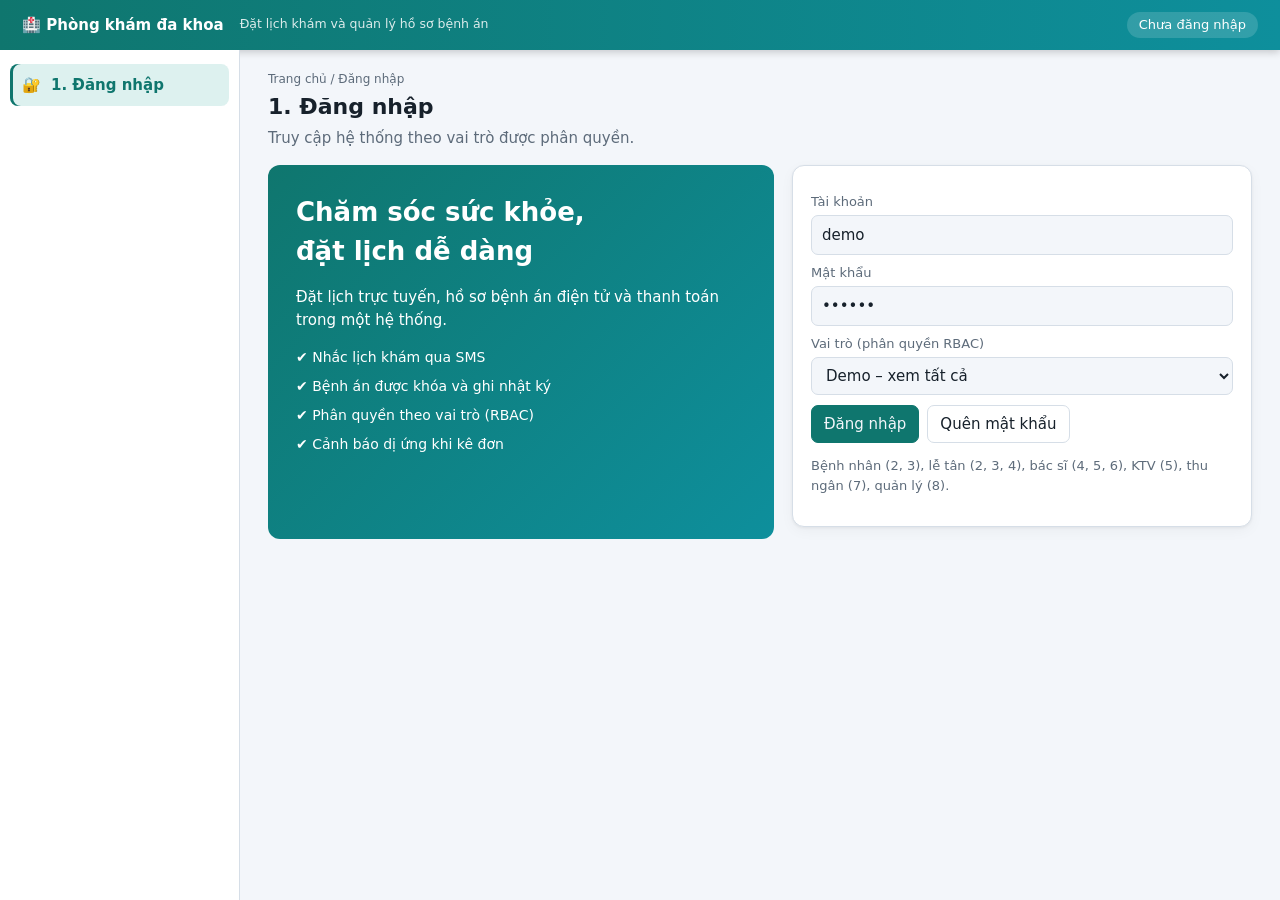
==== 08-GiaoDien/GD02_DatLich.html @ e83dd10f "giao diện" ====
<!DOCTYPE html><html lang="vi"><head><meta charset="utf-8"><meta name="viewport" content="width=device-width, initial-scale=1, viewport-fit=cover"><title>GD02 – Đặt lịch</title><link rel="stylesheet" href="style.css"></head><body><script src="app.js"></script><script>
function sb(f,v){const b=s.b;b[f]=v;if(f=='spec'){b.doc=DOC[v][0];b.slot=''}if(f=='doc'||f=='date')b.slot='';save();render()}
layout(2,()=>{const b=s.b;return `<h2>2. Đặt lịch khám</h2><div class="card"><div class="g2"><div><label>Chuyên khoa</label><select onchange="sb('spec',this.value)">${opts(Object.keys(DOC),b.spec)}</select></div><div><label>Bác sĩ</label><select onchange="sb('doc',this.value)">${opts(DOC[b.spec],b.doc)}</select></div><div><label>Ngày</label><input type="date" value="${b.date}" onchange="sb('date',this.value)"></div></div><label>Khung giờ</label><div class="slots">${T.map(t=>{const x=bk(b.doc,b.date,t);return `<button class="${b.slot==t?'on':''}" onclick="${x?`wl('${t}')`:`sb('slot','${t}')`}">${t}${x?' · đầy, vào danh sách chờ':''}</button>`}).join('')}</div><label>Lý do khám</label><input value="${b.reason}" oninput="s.b.reason=this.value;save()" placeholder="Ví dụ: đau đầu, sốt nhẹ">${b.re?`<p class="mu">Đang đổi lịch ${b.re}: lịch cũ sẽ được hủy và giải phóng khung giờ.</p>`:''}<label><input type="checkbox" style="width:auto" ${s.smsFail?'checked':''} onchange="s.smsFail=this.checked;save()"> Giả lập lỗi dịch vụ SMS</label><div class="row"><button class="pr" onclick="book()">Xác nhận đặt lịch</button></div></div>`});
function book(){const b=s.b;if(!b.slot)return toast('Vui lòng chọn khung giờ');
 if(s.ap.some(a=>!['Đã hủy','Không đến','Danh sách chờ'].includes(a.st)&&a.date==b.date&&a.time==b.slot&&a.id!=b.re))return toast('Bạn đã có lịch khác trùng giờ này');
 if(b.slot=='09:30'&&!s.raced){s.raced=true;s.taken[b.doc+b.date+'09:30']=1;b.slot='';save();toast('Khung giờ vừa bị người khác đặt, vui lòng chọn lại');return render()}
 if(b.re){const o=s.ap.find(a=>a.id==b.re);o.st='Đã hủy';delete s.taken[k(o)]}
 const a=addAp(b.doc,b.spec,b.date,b.slot,b.reason||'(không ghi)','Chờ xác nhận');log('Đặt lịch',a.id);s.sms.push({a:a.id,st:s.smsFail?'RETRYING':'SENT'});
 s.b={...b,slot:'',reason:'',re:null};nav(3,s.smsFail?'Đã tạo lịch. SMS lỗi tạm thời, đưa vào hàng đợi gửi lại':'Đã giữ chỗ và gửi SMS xác nhận')}
function wl(t){const b=s.b;if(s.ap.some(a=>a.st=='Danh sách chờ'&&a.doc==b.doc&&a.date==b.date&&a.time==t))return toast('Bạn đã có trong danh sách chờ khung này');s.ap.push({id:'LH'+(++s.n),doc:b.doc,spec:b.spec,date:b.date,time:t,reason:b.reason||'(không ghi)',st:'Danh sách chờ'});log('Vào danh sách chờ',b.doc+' '+t);nav(3,'Khung giờ đã đầy, bạn được đưa vào danh sách chờ')}

</script></body></html>
---- 08-GiaoDien/style.css ----
:root{box-sizing:border-box;--bg:#f3f6fa;--cd:#fff;--tx:#17212b;--mu:#5d6b7a;--pr:#0f766e;--pl:#ddf1ef;--bd:#d6dee7;--er:#b91c1c;--ok:#15803d;--wa:#b45309;color-scheme:light}
@media(prefers-color-scheme:dark){:root:not([data-theme="light"]){--bg:#0e1419;--cd:#17202a;--tx:#e7edf3;--mu:#97a6b5;--pr:#2dd4bf;--pl:#12332f;--bd:#2a3744;--er:#f87171;--ok:#4ade80;--wa:#fbbf24;color-scheme:dark}}
*{box-sizing:border-box}body{margin:0;background:var(--bg);color:var(--tx);font:15px/1.5 system-ui,-apple-system,"Segoe UI",Roboto,sans-serif;display:grid;grid-template-columns:240px minmax(0,1fr);grid-template-rows:auto 1fr;min-height:100vh}
header{grid-column:1/-1;background:linear-gradient(90deg,#0f766e,#0e8f9c);color:#fff;padding:12px 22px;display:flex;gap:10px;align-items:center;flex-wrap:wrap;box-shadow:0 2px 8px #0003}
header small{opacity:.85;margin-left:6px}header .w{margin-left:auto;background:#ffffff26;padding:3px 12px;border-radius:99px;font-size:13px}header button{background:#ffffff26;color:#fff;border-color:#fff4}
nav{display:flex;flex-direction:column;gap:2px;padding:14px 10px;background:var(--cd);border-right:1px solid var(--bd);align-content:start}
nav a{text-decoration:none;color:var(--tx);padding:10px 12px;border-radius:8px;display:flex;gap:10px}nav a:hover{background:var(--pl)}nav a.on{background:var(--pl);color:var(--pr);font-weight:600;box-shadow:inset 3px 0 var(--pr)}
main{padding:20px 28px 50px;max-width:1040px;width:100%}.crumb{font-size:12px;color:var(--mu)}h2{font-size:22px;margin:2px 0 4px}.sub{color:var(--mu);margin:0 0 16px}
.card{background:var(--cd);border:1px solid var(--bd);border-radius:12px;padding:18px;margin-bottom:12px;box-shadow:0 1px 3px #0000000f,0 4px 14px #0000000a}
label{display:block;font-size:13px;color:var(--mu);margin:8px 0 3px}
input,select,textarea{width:100%;padding:8px 10px;border:1px solid var(--bd);border-radius:7px;background:var(--bg);color:var(--tx);font:inherit}input:focus,select:focus,textarea:focus{outline:2px solid var(--pr);outline-offset:-1px}
button{padding:7px 12px;border:1px solid var(--bd);border-radius:7px;background:var(--cd);color:var(--tx);font:inherit;cursor:pointer;transition:.15s}button.pr,button.on{background:var(--pr);color:var(--bg);border-color:var(--pr)}button:disabled{opacity:.45;cursor:not-allowed}
.row{display:flex;gap:8px;flex-wrap:wrap;margin-top:10px}.g2{display:grid;grid-template-columns:repeat(auto-fit,minmax(200px,1fr));gap:10px}.slots{display:flex;gap:6px;flex-wrap:wrap}.mu{color:var(--mu);font-size:13px}
.tw{overflow-x:auto}table{width:100%;border-collapse:collapse;font-size:14px}th,td{padding:8px;border-bottom:1px solid var(--bd);text-align:left;white-space:nowrap}th{font-size:12px;text-transform:uppercase;color:var(--mu)}tr:hover td{background:var(--pl)}
.tag{display:inline-block;padding:1px 9px;border-radius:99px;background:var(--pl);color:var(--pr);font-size:12px}.tag.x{background:#fee2e2;color:var(--er)}.tag.w{background:#fef3c7;color:var(--wa)}.tag.g{background:#dcfce7;color:var(--ok)}
.warn{border:1px solid var(--er);border-radius:8px;padding:10px;margin-top:10px}
#toast{position:fixed;left:50%;bottom:20px;transform:translateX(-50%);background:var(--tx);color:var(--bg);padding:10px 16px;border-radius:8px;display:none;z-index:20;max-width:90%}
.hero{display:grid;grid-template-columns:1.1fr 1fr;gap:18px}.hl{background:linear-gradient(135deg,#0f766e,#0e8f9c);color:#fff;border-radius:12px;padding:28px}.hl h1{margin:0 0 10px;font-size:26px}.pts{display:grid;gap:8px;margin-top:16px;font-size:14px}
.kpis{display:grid;grid-template-columns:repeat(auto-fit,minmax(170px,1fr));gap:12px;margin-bottom:12px}.kpi{background:var(--cd);border:1px solid var(--bd);border-radius:12px;padding:14px;border-top:3px solid var(--pr)}.kpi b{display:block;font-size:24px}.kpi span{color:var(--mu);font-size:13px}
.stp{display:flex;margin:6px 0 14px;overflow-x:auto}.stp div{flex:1;min-width:100px;text-align:center;font-size:12px;color:var(--mu);position:relative;padding-top:30px}
.stp div::before{content:attr(data-n);position:absolute;top:0;left:50%;transform:translateX(-50%);width:24px;height:24px;border-radius:50%;background:var(--bd);color:var(--tx);display:grid;place-items:center;font-weight:600;z-index:1}
.stp div::after{content:"";position:absolute;top:11px;left:calc(50% + 16px);right:calc(-50% + 16px);height:2px;background:var(--bd)}.stp div:last-child::after{display:none}
.stp .ok::before{background:var(--pr);color:#fff;content:"✓"}.stp .ok::after{background:var(--pr)}.stp .cu{color:var(--pr);font-weight:600}.stp .cu::before{background:var(--cd);box-shadow:0 0 0 2px var(--pr);color:var(--pr)}
@media(max-width:800px){body{grid-template-columns:1fr}nav{flex-direction:row;overflow-x:auto;border-right:0}nav a{white-space:nowrap}main{padding:14px}.hero{grid-template-columns:1fr}}
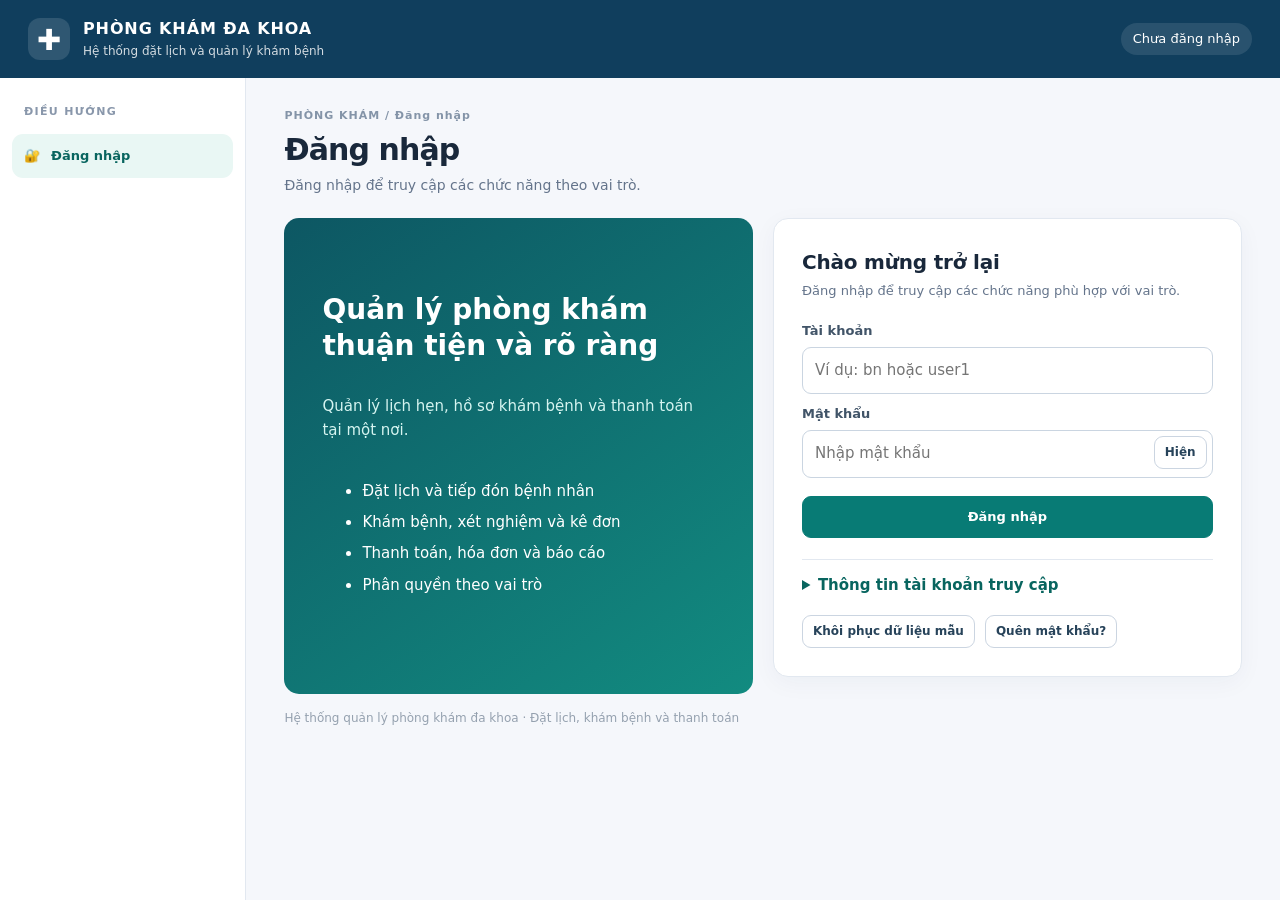
==== commit 41179a40: "com" ====
--- a/08-GiaoDien/GD02_DatLich.html
+++ b/08-GiaoDien/GD02_DatLich.html
@@ -1,12 +1,11 @@
-<!DOCTYPE html><html lang="vi"><head><meta charset="utf-8"><meta name="viewport" content="width=device-width, initial-scale=1, viewport-fit=cover"><title>GD02 – Đặt lịch</title><link rel="stylesheet" href="style.css"></head><body><script src="app.js"></script><script>
-function sb(f,v){const b=s.b;b[f]=v;if(f=='spec'){b.doc=DOC[v][0];b.slot=''}if(f=='doc'||f=='date')b.slot='';save();render()}
-layout(2,()=>{const b=s.b;return `<h2>2. Đặt lịch khám</h2><div class="card"><div class="g2"><div><label>Chuyên khoa</label><select onchange="sb('spec',this.value)">${opts(Object.keys(DOC),b.spec)}</select></div><div><label>Bác sĩ</label><select onchange="sb('doc',this.value)">${opts(DOC[b.spec],b.doc)}</select></div><div><label>Ngày</label><input type="date" value="${b.date}" onchange="sb('date',this.value)"></div></div><label>Khung giờ</label><div class="slots">${T.map(t=>{const x=bk(b.doc,b.date,t);return `<button class="${b.slot==t?'on':''}" onclick="${x?`wl('${t}')`:`sb('slot','${t}')`}">${t}${x?' · đầy, vào danh sách chờ':''}</button>`}).join('')}</div><label>Lý do khám</label><input value="${b.reason}" oninput="s.b.reason=this.value;save()" placeholder="Ví dụ: đau đầu, sốt nhẹ">${b.re?`<p class="mu">Đang đổi lịch ${b.re}: lịch cũ sẽ được hủy và giải phóng khung giờ.</p>`:''}<label><input type="checkbox" style="width:auto" ${s.smsFail?'checked':''} onchange="s.smsFail=this.checked;save()"> Giả lập lỗi dịch vụ SMS</label><div class="row"><button class="pr" onclick="book()">Xác nhận đặt lịch</button></div></div>`});
-function book(){const b=s.b;if(!b.slot)return toast('Vui lòng chọn khung giờ');
- if(s.ap.some(a=>!['Đã hủy','Không đến','Danh sách chờ'].includes(a.st)&&a.date==b.date&&a.time==b.slot&&a.id!=b.re))return toast('Bạn đã có lịch khác trùng giờ này');
- if(b.slot=='09:30'&&!s.raced){s.raced=true;s.taken[b.doc+b.date+'09:30']=1;b.slot='';save();toast('Khung giờ vừa bị người khác đặt, vui lòng chọn lại');return render()}
- if(b.re){const o=s.ap.find(a=>a.id==b.re);o.st='Đã hủy';delete s.taken[k(o)]}
- const a=addAp(b.doc,b.spec,b.date,b.slot,b.reason||'(không ghi)','Chờ xác nhận');log('Đặt lịch',a.id);s.sms.push({a:a.id,st:s.smsFail?'RETRYING':'SENT'});
- s.b={...b,slot:'',reason:'',re:null};nav(3,s.smsFail?'Đã tạo lịch. SMS lỗi tạm thời, đưa vào hàng đợi gửi lại':'Đã giữ chỗ và gửi SMS xác nhận')}
-function wl(t){const b=s.b;if(s.ap.some(a=>a.st=='Danh sách chờ'&&a.doc==b.doc&&a.date==b.date&&a.time==t))return toast('Bạn đã có trong danh sách chờ khung này');s.ap.push({id:'LH'+(++s.n),doc:b.doc,spec:b.spec,date:b.date,time:t,reason:b.reason||'(không ghi)',st:'Danh sách chờ'});log('Vào danh sách chờ',b.doc+' '+t);nav(3,'Khung giờ đã đầy, bạn được đưa vào danh sách chờ')}
-
+<!doctype html><html lang="vi"><head><meta charset="utf-8"><meta name="viewport" content="width=device-width, initial-scale=1"><title>Đặt lịch khám · Phòng khám</title><link rel="stylesheet" href="style.css"></head><body><script src="app.js"></script><script>
+layout(2,()=>{const d=s.draft;const editing=!!d.editId;return `<div class="card"><div class="heading-row"><h2>${editing?'Đổi lịch '+escapeHTML(d.editId):'Chọn thông tin đặt lịch'}</h2>${editing?`<button class="btn btn-small" onclick="cancelEdit()">Thoát đổi lịch</button>`:''}</div><div class="grid3"><div class="form-field"><label for="specialty">Chuyên khoa</label><select id="specialty" onchange="setDraft('spec',this.value)">${options(Object.keys(DOCTORS),d.spec)}</select></div><div class="form-field"><label for="doctor">Bác sĩ</label><select id="doctor" onchange="setDraft('doctor',this.value)">${options(DOCTORS[d.spec],d.doctor)}</select></div><div class="form-field"><label for="day">Ngày khám</label><input id="day" type="date" min="${TODAY}" value="${escapeHTML(d.date)}" onchange="setDraft('date',this.value)"></div></div><label>Khung giờ làm việc</label><p class="hint">Chọn giờ còn trống; giờ đã kín có thể đăng ký danh sách chờ.</p><div class="slots">${TIMES.map(time=>`<button type="button" class="slot ${d.time===time?'active':''} ${isTaken(d.doctor,d.date,time,d.editId)?'busy':''}" onclick="chooseTime('${time}')">${time}<small>${isTaken(d.doctor,d.date,time,d.editId)?'Đã có lịch':'Còn trống'}</small></button>`).join('')}</div><label for="reason">Lý do khám</label><textarea id="reason" placeholder="Nhập lý do khám ngắn gọn" oninput="s.draft.reason=this.value;save()">${escapeHTML(d.reason)}</textarea><label class="checkline"><input type="checkbox" ${s.smsFail?'checked':''} onchange="s.smsFail=this.checked;save()"> Mô phỏng dịch vụ SMS bị gián đoạn</label><div class="actions"><button class="btn btn-primary" onclick="submitBook()">${editing?'Xác nhận đổi lịch':'Xác nhận đặt lịch'}</button>${s.role==='lt'?'<span class="muted">Lễ tân có thể đặt lịch hộ bệnh nhân.</span>':''}</div></div><div class="card"><h2>Thông tin lưu ý</h2><div class="grid2"><div>${msgBox('Khi xác nhận, hệ thống sẽ kiểm tra trùng khung giờ một lần nữa.','info')}</div><div>${msgBox('Bệnh nhân hiện tại: '+PATIENT.name+'.','warning')}</div></div></div>`});
+function setDraft(field,value){if(field==='spec'){s.draft.spec=value;s.draft.doctor=DOCTORS[value][0];s.draft.time=''}else if(field==='doctor'||field==='date'){s.draft[field]=value;s.draft.time=''}else s.draft[field]=value;save();render()}
+function cancelEdit(){s.draft={spec:'Nội tổng quát',doctor:DOCTORS['Nội tổng quát'][0],date:tomorrow,time:'',reason:'',editId:null};save();render()}
+function chooseTime(time){s.draft.time=time;save();render();if(isTaken(s.draft.doctor,s.draft.date,time,s.draft.editId))notify('Khung giờ đã kín. Có thể đăng ký vào danh sách chờ.')}
+function submitBook(){const d=s.draft;if(!d.date||d.date<TODAY)return notify('Vui lòng chọn ngày khám từ hôm nay trở đi.');if(!d.time)return notify('Vui lòng chọn khung giờ.');
+// Đọc lại dữ liệu lưu cục bộ để giảm nguy cơ ghi đè giữa hai tab (không phải cơ chế khóa giao dịch).
+try{const latest=JSON.parse(localStorage.getItem(STORE));if(latest?.v===2&&Array.isArray(latest.ap)){s.ap=latest.ap;s.nextAp=Math.max(s.nextAp,latest.nextAp||1)}}catch(_){}
+const original=d.editId?apById(d.editId):null;if(d.editId&&(!original||!CAN_CHANGE.includes(original.status)))return notify('Lịch hẹn không còn đủ điều kiện đổi.');const occupied=isTaken(d.doctor,d.date,d.time,d.editId);if(occupied&&original)return notify('Khung giờ mới đã kín. Vui lòng chọn khung giờ khác.');if(occupied){if(!confirm('Khung giờ đã kín. Thêm vào danh sách chờ?'))return;const a=createAppointment(d,'Danh sách chờ');s.draft.time='';s.draft.reason='';save();go(3,`Đã đưa lịch ${a.id} vào danh sách chờ`);return}
+if(original){const old={doctor:original.doctor,date:original.date,time:original.time};Object.assign(original,{doctor:d.doctor,spec:d.spec,date:d.date,time:d.time,reason:d.reason.trim()||'Khám sức khỏe',status:'Chờ xác nhận'});audit('Đổi lịch hẹn',original.id);sendSMS(original.id);promoteWaitlist(old.doctor,old.date,old.time)}else{const a=createAppointment(d);sendSMS(a.id)}s.draft={spec:d.spec,doctor:d.doctor,date:d.date,time:'',reason:'',editId:null};save();go(3,s.smsFail?'Đã lưu lịch; SMS đang chờ gửi lại':'Lịch hẹn đã tạo và gửi thông báo xác nhận')}
 </script></body></html>
--- a/08-GiaoDien/style.css
+++ b/08-GiaoDien/style.css
@@ -1,24 +1,14 @@
-:root{box-sizing:border-box;--bg:#f3f6fa;--cd:#fff;--tx:#17212b;--mu:#5d6b7a;--pr:#0f766e;--pl:#ddf1ef;--bd:#d6dee7;--er:#b91c1c;--ok:#15803d;--wa:#b45309;color-scheme:light}
-@media(prefers-color-scheme:dark){:root:not([data-theme="light"]){--bg:#0e1419;--cd:#17202a;--tx:#e7edf3;--mu:#97a6b5;--pr:#2dd4bf;--pl:#12332f;--bd:#2a3744;--er:#f87171;--ok:#4ade80;--wa:#fbbf24;color-scheme:dark}}
-*{box-sizing:border-box}body{margin:0;background:var(--bg);color:var(--tx);font:15px/1.5 system-ui,-apple-system,"Segoe UI",Roboto,sans-serif;display:grid;grid-template-columns:240px minmax(0,1fr);grid-template-rows:auto 1fr;min-height:100vh}
-header{grid-column:1/-1;background:linear-gradient(90deg,#0f766e,#0e8f9c);color:#fff;padding:12px 22px;display:flex;gap:10px;align-items:center;flex-wrap:wrap;box-shadow:0 2px 8px #0003}
-header small{opacity:.85;margin-left:6px}header .w{margin-left:auto;background:#ffffff26;padding:3px 12px;border-radius:99px;font-size:13px}header button{background:#ffffff26;color:#fff;border-color:#fff4}
-nav{display:flex;flex-direction:column;gap:2px;padding:14px 10px;background:var(--cd);border-right:1px solid var(--bd);align-content:start}
-nav a{text-decoration:none;color:var(--tx);padding:10px 12px;border-radius:8px;display:flex;gap:10px}nav a:hover{background:var(--pl)}nav a.on{background:var(--pl);color:var(--pr);font-weight:600;box-shadow:inset 3px 0 var(--pr)}
-main{padding:20px 28px 50px;max-width:1040px;width:100%}.crumb{font-size:12px;color:var(--mu)}h2{font-size:22px;margin:2px 0 4px}.sub{color:var(--mu);margin:0 0 16px}
-.card{background:var(--cd);border:1px solid var(--bd);border-radius:12px;padding:18px;margin-bottom:12px;box-shadow:0 1px 3px #0000000f,0 4px 14px #0000000a}
-label{display:block;font-size:13px;color:var(--mu);margin:8px 0 3px}
-input,select,textarea{width:100%;padding:8px 10px;border:1px solid var(--bd);border-radius:7px;background:var(--bg);color:var(--tx);font:inherit}input:focus,select:focus,textarea:focus{outline:2px solid var(--pr);outline-offset:-1px}
-button{padding:7px 12px;border:1px solid var(--bd);border-radius:7px;background:var(--cd);color:var(--tx);font:inherit;cursor:pointer;transition:.15s}button.pr,button.on{background:var(--pr);color:var(--bg);border-color:var(--pr)}button:disabled{opacity:.45;cursor:not-allowed}
-.row{display:flex;gap:8px;flex-wrap:wrap;margin-top:10px}.g2{display:grid;grid-template-columns:repeat(auto-fit,minmax(200px,1fr));gap:10px}.slots{display:flex;gap:6px;flex-wrap:wrap}.mu{color:var(--mu);font-size:13px}
-.tw{overflow-x:auto}table{width:100%;border-collapse:collapse;font-size:14px}th,td{padding:8px;border-bottom:1px solid var(--bd);text-align:left;white-space:nowrap}th{font-size:12px;text-transform:uppercase;color:var(--mu)}tr:hover td{background:var(--pl)}
-.tag{display:inline-block;padding:1px 9px;border-radius:99px;background:var(--pl);color:var(--pr);font-size:12px}.tag.x{background:#fee2e2;color:var(--er)}.tag.w{background:#fef3c7;color:var(--wa)}.tag.g{background:#dcfce7;color:var(--ok)}
-.warn{border:1px solid var(--er);border-radius:8px;padding:10px;margin-top:10px}
-#toast{position:fixed;left:50%;bottom:20px;transform:translateX(-50%);background:var(--tx);color:var(--bg);padding:10px 16px;border-radius:8px;display:none;z-index:20;max-width:90%}
-.hero{display:grid;grid-template-columns:1.1fr 1fr;gap:18px}.hl{background:linear-gradient(135deg,#0f766e,#0e8f9c);color:#fff;border-radius:12px;padding:28px}.hl h1{margin:0 0 10px;font-size:26px}.pts{display:grid;gap:8px;margin-top:16px;font-size:14px}
-.kpis{display:grid;grid-template-columns:repeat(auto-fit,minmax(170px,1fr));gap:12px;margin-bottom:12px}.kpi{background:var(--cd);border:1px solid var(--bd);border-radius:12px;padding:14px;border-top:3px solid var(--pr)}.kpi b{display:block;font-size:24px}.kpi span{color:var(--mu);font-size:13px}
-.stp{display:flex;margin:6px 0 14px;overflow-x:auto}.stp div{flex:1;min-width:100px;text-align:center;font-size:12px;color:var(--mu);position:relative;padding-top:30px}
-.stp div::before{content:attr(data-n);position:absolute;top:0;left:50%;transform:translateX(-50%);width:24px;height:24px;border-radius:50%;background:var(--bd);color:var(--tx);display:grid;place-items:center;font-weight:600;z-index:1}
-.stp div::after{content:"";position:absolute;top:11px;left:calc(50% + 16px);right:calc(-50% + 16px);height:2px;background:var(--bd)}.stp div:last-child::after{display:none}
-.stp .ok::before{background:var(--pr);color:#fff;content:"✓"}.stp .ok::after{background:var(--pr)}.stp .cu{color:var(--pr);font-weight:600}.stp .cu::before{background:var(--cd);box-shadow:0 0 0 2px var(--pr);color:var(--pr)}
-@media(max-width:800px){body{grid-template-columns:1fr}nav{flex-direction:row;overflow-x:auto;border-right:0}nav a{white-space:nowrap}main{padding:14px}.hero{grid-template-columns:1fr}}
+:root{--bg:#f5f7fb;--card:#fff;--text:#19283b;--muted:#64748b;--line:#e2e8f0;--navy:#103e5d;--primary:#087b75;--primary-dark:#08655f;--soft:#e9f7f4;--warn:#a7640d;--bad:#b42318;--good:#13733b;--shadow:0 6px 24px rgba(32,56,87,.045);color-scheme:light}
+*{box-sizing:border-box}html{font-size:15px}body{margin:0;min-height:100vh;color:var(--text);background:var(--bg);font:1rem/1.55 system-ui,-apple-system,"Segoe UI",Arial,sans-serif;display:grid;grid-template-columns:246px minmax(0,1fr);grid-template-rows:auto 1fr}button,input,select,textarea{font:inherit}button{cursor:pointer}button:disabled{opacity:.48;cursor:not-allowed}button:focus-visible,a:focus-visible,input:focus-visible,select:focus-visible,textarea:focus-visible{outline:3px solid #5ec3b7;outline-offset:2px}
+.topbar{grid-column:1/-1;display:flex;align-items:center;justify-content:space-between;gap:18px;background:var(--navy);color:#fff;padding:15px 28px;min-height:78px}.brand{display:flex;align-items:center;gap:13px}.brand-icon{width:42px;height:42px;border-radius:12px;background:#ffffff21;display:grid;place-items:center;font-size:29px;font-weight:700}.brand strong{display:block;letter-spacing:.055em;font-size:16px}.brand small{display:block;font-size:12px;opacity:.82}.session{display:flex;gap:10px;align-items:center;flex-wrap:wrap}.user-label{font-size:13px;padding:6px 12px;background:#ffffff1b;border-radius:30px}.btn-ghost{background:transparent;border:1px solid #ffffff75;color:white;border-radius:9px;padding:7px 12px}
+.sidebar{display:flex;flex-direction:column;gap:4px;padding:25px 12px;background:#fff;border-right:1px solid var(--line)}.sidebar-title{font-size:11px;letter-spacing:.12em;font-weight:700;color:#8997ab;margin:0 12px 10px}.sidebar a{display:flex;align-items:center;gap:11px;padding:12px;border-radius:11px;color:#3e5369;text-decoration:none;font-size:13px;font-weight:550}.sidebar a:hover{background:#f2f6fa}.sidebar a.active{background:var(--soft);color:var(--primary-dark);font-weight:700}.sidebar-foot{margin:auto 10px 0;border-top:1px solid var(--line);padding-top:18px;font-size:12px;font-weight:600;color:#718096}.sidebar-foot small{font-weight:400}.demo-dot{display:inline-block;width:8px;height:8px;background:#e9a84a;border-radius:50%;margin-right:5px}
+.content{min-width:0;max-width:1280px;width:100%;padding:29px clamp(17px,3vw,42px) 35px}.crumb{font-size:11px;letter-spacing:.09em;color:#8494a8;font-weight:650;margin-bottom:8px}.page-title{display:flex;justify-content:space-between;align-items:flex-start;gap:15px;margin-bottom:21px}.page-title h1{font-size:clamp(23px,2.4vw,30px);line-height:1.2;letter-spacing:-.03em;margin:0 0 7px}.page-title p{margin:0;color:var(--muted);font-size:14px}.demo-badge{font-size:10px;font-weight:700;letter-spacing:.11em;background:#fff4dd;color:#986100;border:1px solid #ffdfa1;padding:5px 10px;border-radius:20px}.footnote{padding-top:15px;color:#95a1af;font-size:12px}
+.card{border:1px solid var(--line);border-radius:15px;background:var(--card);padding:22px;margin-bottom:17px;box-shadow:var(--shadow)}.card h2,.card h3{font-size:17px;margin:0 0 13px;letter-spacing:-.01em}.card .heading-row{display:flex;justify-content:space-between;align-items:center;gap:8px;flex-wrap:wrap;margin-bottom:12px}.heading-row h2{margin:0}.hint{color:var(--muted);font-size:13px;margin:5px 0 13px}.muted{font-size:13px;color:var(--muted)}.section-lead{font-size:13px;color:var(--muted);margin:-5px 0 17px}.grid2{display:grid;grid-template-columns:repeat(2,minmax(0,1fr));gap:15px}.grid3{display:grid;grid-template-columns:repeat(3,minmax(0,1fr));gap:15px}.form-field{min-width:0}label{display:block;color:#415468;font-size:13px;font-weight:650;margin:10px 0 6px}input:not([type="checkbox"]),select,textarea{display:block;background:#fff;color:var(--text);border:1px solid #cad5e1;border-radius:9px;padding:11px 12px;width:100%;min-height:43px}textarea{min-height:88px;resize:vertical}input:disabled,textarea:disabled,select:disabled{background:#f4f6f8;color:#7e8b99}.checkline{display:flex;gap:8px;align-items:center;cursor:pointer;font-weight:450;color:#526477}.checkline input{accent-color:var(--primary);width:17px;height:17px}.actions{display:flex;gap:10px;align-items:center;flex-wrap:wrap;margin-top:18px}.btn{background:#fff;border:1px solid #cbd5e1;border-radius:9px;color:#27435a;padding:10px 15px;font-weight:650;font-size:13px;min-height:40px}.btn:hover:not(:disabled){background:#f3f8fb}.btn-primary{background:var(--primary);color:#fff;border-color:var(--primary)}.btn-primary:hover:not(:disabled){background:var(--primary-dark)}.btn-danger{color:var(--bad);border-color:#f6c9c5}.btn-small{padding:6px 10px;min-height:31px;font-size:12px}.btn-link{padding:0;background:none;border:0;color:var(--primary);font-weight:650}.btn-block{width:100%}.btn-outline{color:var(--primary);border-color:#8bcac1}
+.slots{display:flex;flex-wrap:wrap;gap:10px}.slot{min-width:101px;padding:11px 12px;border:1px solid #cbd6e0;background:#fff;border-radius:10px;color:#263950;font-weight:650}.slot.active{background:var(--soft);border:2px solid var(--primary);color:var(--primary-dark);padding:10px 11px}.slot.busy{border-style:dashed;color:#9e6600;background:#fffaf0}.slot small{display:block;font-size:10px;font-weight:500;color:#8994a5}
+.table-wrap{overflow-x:auto;border:1px solid var(--line);border-radius:11px}table{border-collapse:collapse;width:100%;font-size:13px}th{color:#65758c;text-align:left;font-size:11px;letter-spacing:.06em;text-transform:uppercase;font-weight:750;background:#f8fafc}td,th{border-bottom:1px solid #e8edf3;padding:12px 11px;vertical-align:middle}tr:last-child td{border-bottom:0}td .actions{margin:0;gap:6px}td .btn{white-space:nowrap}td .small{font-size:11px;color:var(--muted)}.table-empty{text-align:center;color:var(--muted);padding:23px}.pill{display:inline-block;white-space:nowrap;background:#eef2f6;color:#526477;border-radius:18px;font-size:11px;font-weight:700;padding:4px 10px}.pill.good{background:#e5f6e9;color:#17753b}.pill.pending{background:#fff2d9;color:#95610b}.pill.bad{background:#ffebea;color:#ae2d24}
+.notice{padding:12px 15px;border-radius:10px;margin:12px 0;background:#edf5fb;border:1px solid #c9e0f2;color:#2a5c7b;font-size:13px}.notice.success{background:#eaf8ee;color:#14703a;border-color:#bde7cb}.notice.warning{background:#fff8e8;color:#915b08;border-color:#f1d29f}.notice.error{background:#fff0ee;color:#a82922;border-color:#eec4be}.empty{padding:26px;color:var(--muted);text-align:center;background:#fbfcfe;border:1px dashed #d7e0e8;border-radius:10px;font-size:13px}.pill+button{margin-left:8px}.steps{display:flex;gap:5px;margin-bottom:19px;overflow-x:auto}.steps span{display:block;flex:1;min-width:116px;text-align:center;background:#e8edf4;color:#67788a;padding:9px 7px;border-radius:9px;font-size:12px;font-weight:650}.steps span.done{color:#08665d;background:#dbf4ed}.metrics{display:grid;grid-template-columns:repeat(4,minmax(0,1fr));gap:13px;margin-bottom:17px}.metric{background:#fff;padding:18px;border:1px solid var(--line);border-radius:12px}.metric .number{font-size:23px;font-weight:800;letter-spacing:-.03em}.metric .lbl{font-size:12px;color:var(--muted)}.tabs{display:flex;flex-wrap:wrap;gap:7px;margin-bottom:17px}.tabs .btn.selected{background:#e1f4f0;color:var(--primary-dark);border-color:#b2ded5}.summary{background:#f8fafc;border-radius:11px;padding:15px;margin-top:13px}.summary-line{display:flex;gap:16px;align-items:center;justify-content:space-between;padding:6px 0}.summary-line.total{border-top:1px solid #d8e2eb;margin-top:7px;padding-top:14px;font-weight:800;font-size:17px}.record-header{display:flex;justify-content:space-between;gap:12px;flex-wrap:wrap;margin-bottom:15px}.person{font-weight:800;font-size:16px}.counter{color:var(--muted);font-size:12px}.login-hero{display:grid;grid-template-columns:1fr 1fr;gap:20px}.hero-left{border-radius:15px;background:linear-gradient(145deg,#0d5763,#128b80);color:#fff;min-height:390px;padding:38px;display:flex;flex-direction:column;justify-content:center}.hero-left h2{font-size:28px;line-height:1.3;margin:0 0 16px;color:white}.hero-left p{color:#d5f4f0}.hero-left li{margin:8px 0}.login-card{padding:28px}.login-card h2{font-size:20px;margin:0 0 3px}.login-card .intro{font-size:13px;color:var(--muted);margin:0 0 20px}.password-wrap{position:relative}.password-wrap input{padding-right:81px}.password-wrap button{position:absolute;right:6px;top:6px;min-height:31px;font-size:12px}.error-text{margin:12px 0;color:var(--bad);font-weight:650;font-size:13px}.account-details{border-top:1px solid var(--line);margin-top:21px;padding-top:14px}.account-details summary{cursor:pointer;color:var(--primary-dark);font-weight:750}.account-details table{margin-top:10px}.mini-switch{display:flex;gap:8px;align-items:center}.print-header{display:none}
+#toast{position:fixed;bottom:23px;left:50%;transform:translateX(-50%);background:#19394d;color:#fff;border-radius:12px;box-shadow:0 12px 30px #16273536;padding:13px 20px;z-index:200;max-width:calc(100vw - 30px);text-align:center;font-size:13px}#toast[hidden]{display:none}
+@media(max-width:1050px){.metrics{grid-template-columns:repeat(2,minmax(0,1fr))}.grid3{grid-template-columns:repeat(2,minmax(0,1fr))}}
+@media(max-width:800px){body{grid-template-columns:1fr;grid-template-rows:auto auto 1fr}.topbar{padding:14px 17px}.sidebar{padding:8px 10px;overflow-x:auto;flex-direction:row;align-items:center;border-bottom:1px solid var(--line);border-right:0}.sidebar-title,.sidebar-foot{display:none}.sidebar a{white-space:nowrap;padding:9px 12px}.content{padding:19px 16px}.login-hero{grid-template-columns:1fr}.hero-left{min-height:auto;padding:26px}.hero-left h2{font-size:22px}}
+@media(max-width:560px){.grid2,.grid3,.metrics{grid-template-columns:1fr}.brand small{display:none}.brand strong{font-size:12px}.brand-icon{height:36px;width:36px}.user-label{display:none}.card{padding:16px}.page-title h1{font-size:23px}.hero-left{display:none}.topbar{padding:11px}.btn{min-height:42px}}
+@media print{body{display:block;background:#fff;color:#000}.topbar,.sidebar,.page-title,.steps,.footnote,.actions,#toast,.no-print,.demo-badge,.crumb{display:none!important}.content{padding:0;max-width:none}.card{display:none!important;border:0;box-shadow:none;padding:0}.card.printable{display:block!important}.print-header{display:block;font-size:19px;font-weight:800;text-align:center;margin-bottom:15px}.table-wrap{border:0}td,th{color:#000;border-color:#999}.notice{display:none}}
